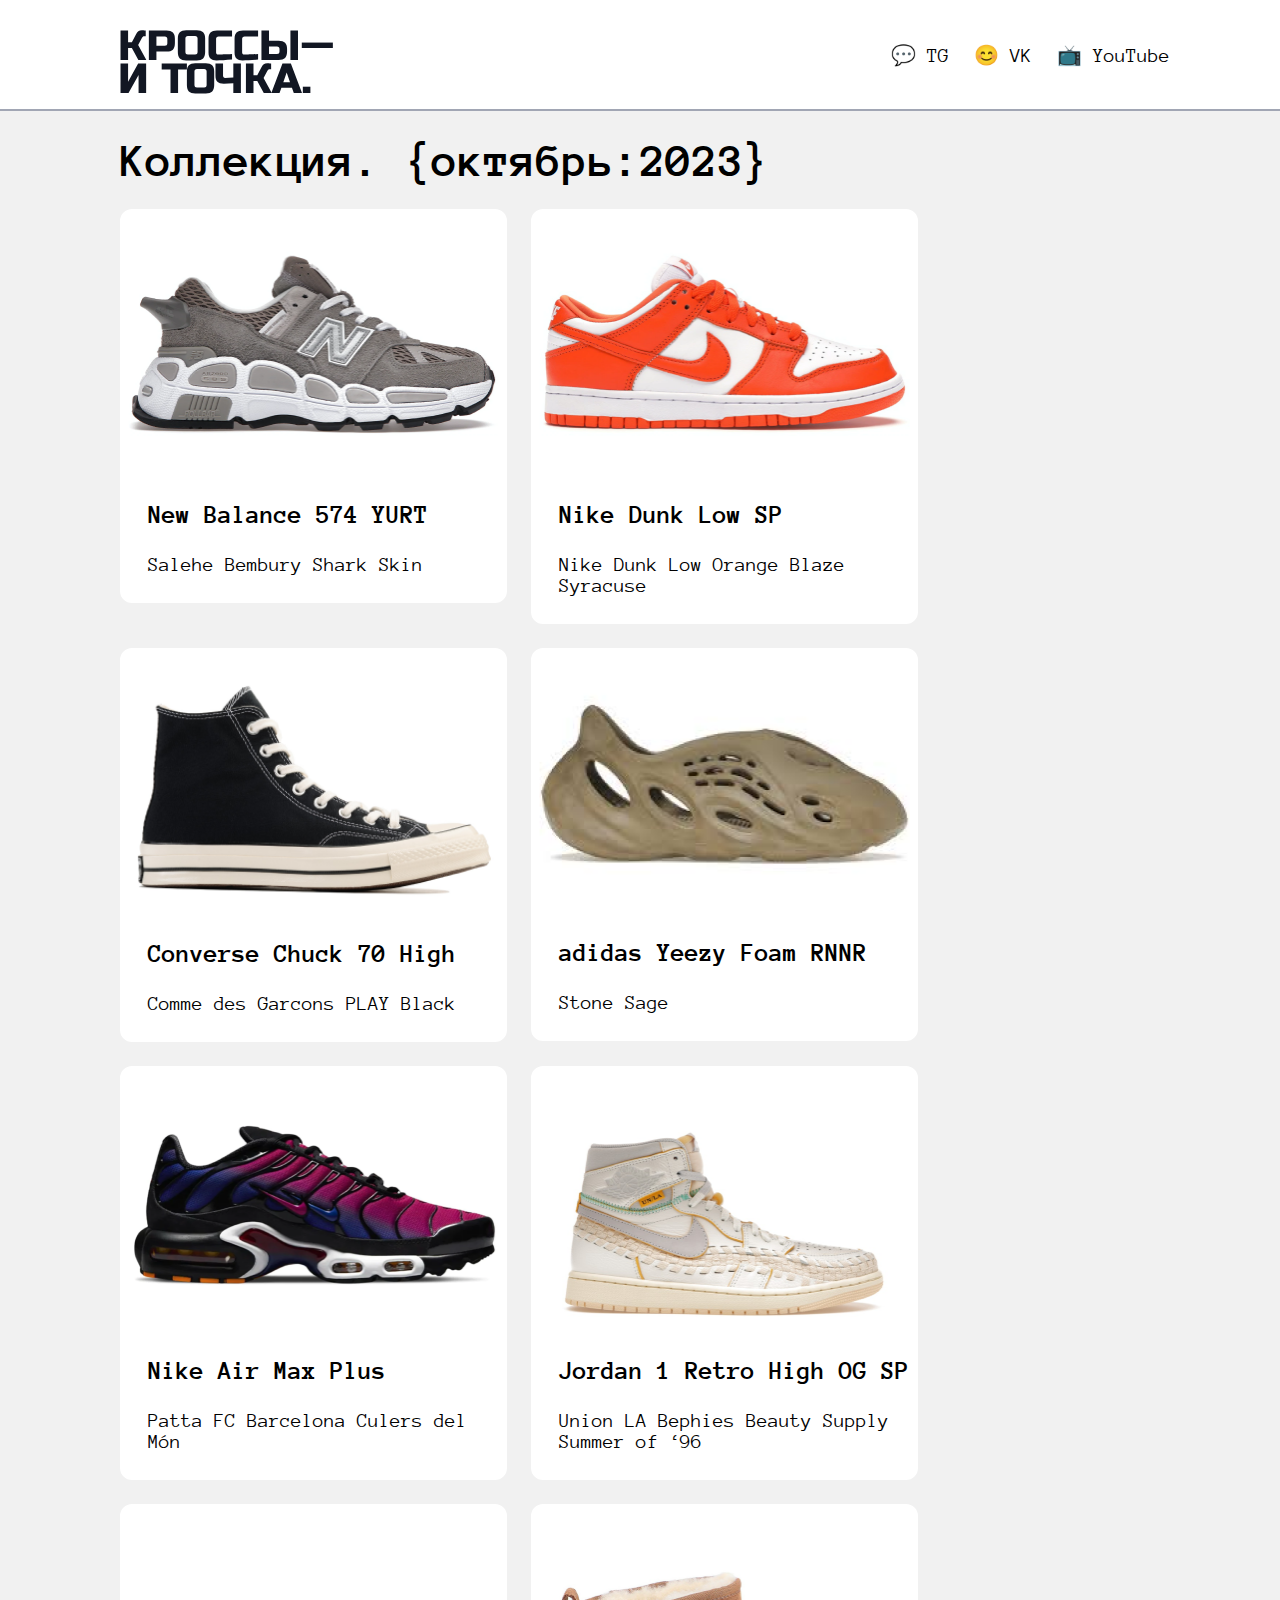
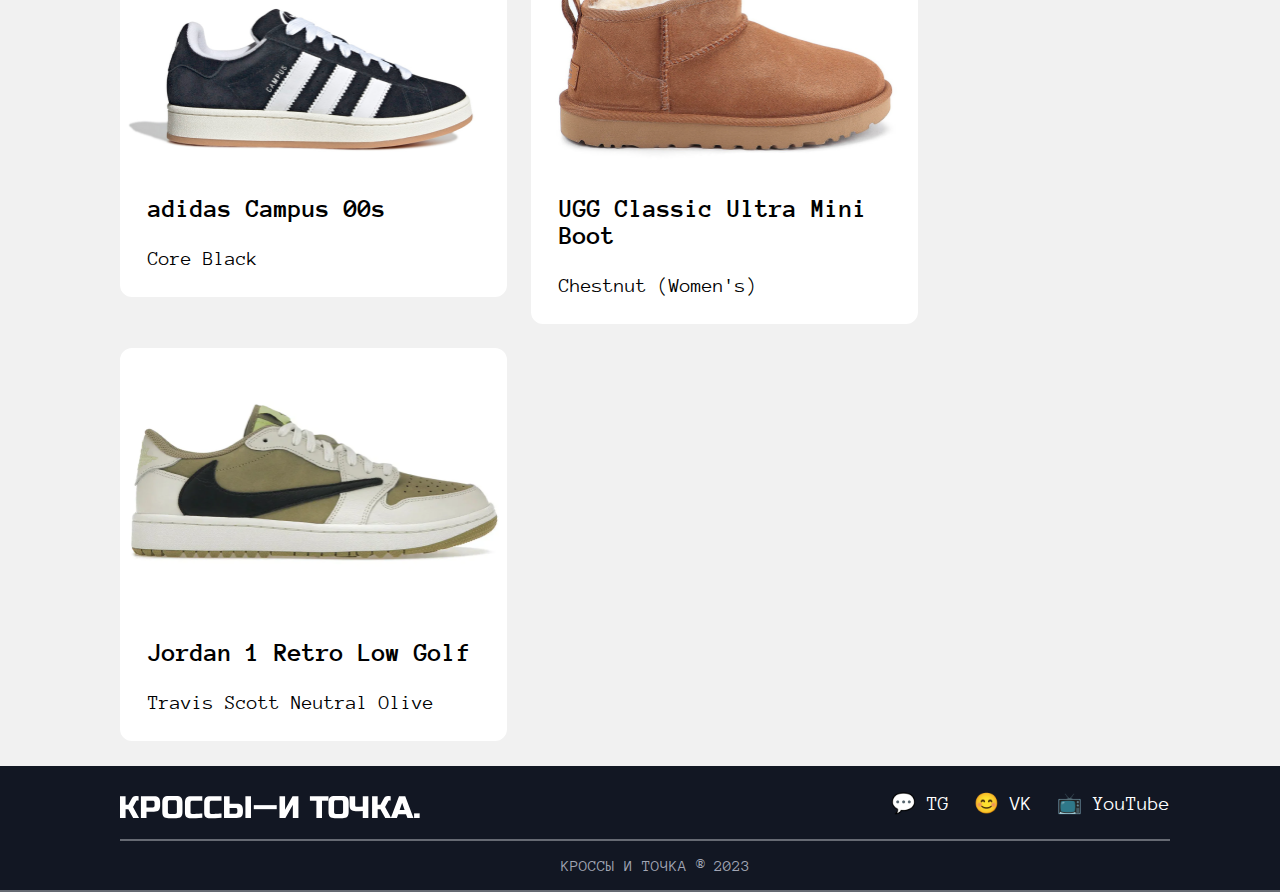
==== index.html @ 79c73df3 "add new balance & converse, add 1024px size" ====
<!DOCTYPE html>
<html lang="ru">

<head>
  <meta charset="UTF-8">
  <meta name="viewport" content="width=device-width, initial-scale=1.0">
  <title>Кроссы — и точка</title>
  <link rel="stylesheet" href="styles.css">
</head>

<body>
  <header class="header">
    <nav class="header__nav">
      <div class="header__logo">
        <a href="#">
          <img src='logo_header.svg'>
        </a>
      </div>
      <div class="header__links">
        <ul>
          <li class="header__links__TG">
            <a href="https://t.me">
              💬 TG
            </a>
          </li>
          <li class="header__links__VK">
            <a href="https://vk.com">
              😊 VK
            </a>
          </li>
          <li>
            <a href="https://YouTube.com">
              📺 YouTube
            </a>
          </li>
        </ul>
      </div>
    </nav>
  </header>

  <main class="main">
    <div class="content">
      <div class="subtitle">
        <h2 class="subtitle__text">Коллекция. {октябрь:2023}</h2>
      </div>

      <div class="cards">

        <div class="card card__6">
          <a href="/Sneakers-pages/New-Balance-574-YURT.html">
            <img alt="New Balance 574 YURT" src="Sneakers.png/Sneaker6.png" class="card__img card__img6" />
            <div class="card__info card__info__6">
              <h3 class="card__title">New Balance 574 YURT</h3>
              <p class="card__text">Salehe Bembury Shark Skin</p>
            </div>
          </a>
        </div>

        <div class="card card__7">
          <a href="./Sneakers-pages/Nike-Dunk-Low-SP.html">
            <img alt="Jordan 1 Retro Low Golf" src="Sneakers.png/Sneaker7.png" class="card__img card__img7" />
            <div class="card__info card__info__7">
              <h3 class="card__title">Nike Dunk Low SP</h3>
              <p class="card__text">Nike Dunk Low Orange Blaze Syracuse</p>
          </a>
        </div>
      </div>

      <div class="card card__4">
        <a href="/Sneakers-pages/Converse Chuck 70 High.html">
          <img alt="Converse Chuck Taylor All Star 70 Hi" src="/Sneakers.png/Converse Chuck 70 High.png"
            class="card__img card__img4" />
          <div class="card__info card__info__4">
            <h3 class="card__title">Converse Chuck 70 High</h3>
            <p class="card__text">Comme des Garcons PLAY Black</p>
          </div>
        </a>
      </div>

      <div class="card card__9">
        <img alt="adidas Yeezy Foam RNR" src="Sneakers.png/Sneaker9(1).png" class="card__img card__img9" />
        <div class="card__info card__info__9">
          <h3 class="card__title">adidas Yeezy Foam RNNR</h3>
          <p class="card__text">Stone Sage</p>
        </div>
      </div>

      <div class="card card__1">
        <img alt="Nike Air Max Plus" src="Sneakers.png/Sneaker1.png" class="card__img card__img1" />
        <div class="card__info card__info__1">
          <h3 class="card__title">Nike Air Max Plus</h3>
          <p class="card__text">Patta FC Barcelona Culers del Món</p>
        </div>
      </div>

      <div class="card card__2">
        <img alt="Jordan 1 Retro High OG SP" src="Sneakers.png/Sneaker2.png" class="card__img card__img2" />
        <div class="card__info card__info__2">
          <h3 class="card__title">Jordan 1 Retro High OG SP</h3>
          <p class="card__text">Union LA Bephies Beauty Supply Summer of ‘96</p>
        </div>
      </div>

      <div class="card card__3">
        <img alt="adidas Campus 00s" src="Sneakers.png/Sneaker3.png" class="card__img card__img3" />
        <div class="card__info card__info__3">
          <h3 class="card__title">adidas Campus 00s</h3>
          <p class="card__text">Core Black</p>
        </div>
      </div>

      <div class="card card__5">
        <img alt="UGG Classic Ultra Mini Boot" src="Sneakers.png/Sneaker5.png" class="card__img card__img5" />
        <div class="card__info card__info__5">
          <h3 class="card__title">UGG Classic Ultra Mini Boot</h3>
          <p class="card__text">Chestnut (Women's)</p>
        </div>
      </div>

      <div class="card card__8">
        <img alt="Nike Dunk Low SP" src="Sneakers.png/Sneaker8.png" class="card__img card__img8" />
        <div class="card__info card__info__8">
          <h3 class="card__title">Jordan 1 Retro Low Golf</h3>
          <p class="card__text">Travis Scott Neutral Olive</p>
        </div>
      </div>

    </div>
    </div>
  </main>

  <footer class="footer">
    <nav class="footer__nav">
      <div class="footer__logo">
        <a href="#">
          <img src='logo_footer.svg'>
        </a>
      </div>
      <div class="footer__links">
        <ul>
          <li class="header__links__TG">
            <a href="https://t.me">
              💬 TG
            </a>
          </li>
          <li class="header__links__VK">
            <a href="https://vk.com">
              😊 VK
            </a>
          </li>
          <li>
            <a href="https://YouTube.com">
              📺 YouTube
            </a>
          </li>
        </ul>
      </div>
    </nav>
    <div class="under__footer">
      <p>
        КРОССЫ И ТОЧКА ® 2023
      </p>
    </div>
  </footer>

</body>

</html>
---- styles.css ----
@font-face {
    font-family: "Anonymous Pro";
    src: url(../fonts/AnonymousPro-Bold.ttf);
    font-weight: 700;
}

@font-face {
    font-family: "Anonymous Pro";
    src: url(../fonts/AnonymousPro-Regular.ttf);
}

.header,
.main,
.footer {
    /* padding: 0px 150px; */
    padding: 0px 110px 0px 120px;
}

header {
    display: flex;
    width: 100%;
    align-items: center;
    box-sizing: border-box;
    border-bottom: 2px solid #A1A6B4;
}

.header__logo {
    width: 213px;
    height: 63px;
    padding: 30px 0px 16px;
}

a {
    color: black;
    font-size: 20px;
    text-decoration: none;
    font-family: "Anonymous Pro", sans-serif;
}

a,
p,
h3,
h2 {
    font-weight: 700px;
}

ul {
    list-style-type: none;
    display: flex;
    width: 100%;
    box-sizing: border-box;
    gap: 25px;
    justify-content: flex-end;

}

.header__nav {
    display: flex;
    width: 100%;
    align-items: center;
    box-sizing: border-box;
}


.header__links {
    box-sizing: border-box;
    font-family: "Anonymous Pro", sans-serif;
    width: 100%;
    justify-content: center;
}

.footer__links {
    box-sizing: border-box;
    font-family: "Anonymous Pro", sans-serif;
    width: 100%;
    display: flex;
    align-items: center;
}

.footer__links a {
    color: white;
}

.footer__logo {
    display: flex;
    width: 100%;
    padding: 30px 0px 16px;
}

footer {
    display: flex;
    flex-direction: column;
    width: 100%;
    box-sizing: border-box;
    border-bottom: 2px solid #E6E8EC66;
}

.footer {
    display: flex;
    background-color: #121723;
}

.footer__nav {
    display: flex;
    border-bottom: 2px solid #E6E8EC66;

}

.under__footer {
    display: flex;
    justify-content: center;
}

body {
    font-family: "Anonymous Pro", sans-serif;
    margin: 0 auto;
}

.main {
    width: 100%;
    padding-bottom: 25px;
    background-color: #F1F1F1;
    display: flex;
    flex-direction: column;
    box-sizing: border-box;

}

h2 {
    font-size: 48px;
    margin: 25px 0px 24px 0px;
}

.cards {
    display: flex;
    box-sizing: border-box;
    flex-wrap: wrap;
    align-items: flex-start;
    gap: 24px;
}


.card img {
    width: 371px;
    height: 254px;
}

.card {
    background-color: white;
    border: 8px solid white;
    border-radius: 12px;
    width: 371px;
    transition: box-shadow ease-in-out 200ms
}

.card h3,
p {
    padding-left: 20px;
}

h3 {
    font-size: 26px;
}

p {
    font-size: 20px;
}

.under__footer p {
    font-size: 16px;
    color: #A1A6B4;
}

.card:hover {
    transform: translateY(-10px);
    box-shadow: 0px 10px 10px 0px rgba(0, 0, 0, 0.25);
}

.card:active {
    box-shadow: 0px 10px 10px 0px rgba(0, 0, 0, 0.1);
}

@media screen and (max-width: 1024px) {

    .header,
    .main,
    .footer {
        padding: 0px 32px;

    }

    .cards {
        align-items: flex-start;
    }

    .card {
        width: 288px;
        border: 0px;
    }

    .card img {
        width: 100%;
        height: auto;
        border-radius: 12px;
    }

}

@media screen and (max-width: 720px) {

    .header__nav {
        flex-direction: column;

    }

    .header__links {
        display: flex;
        width: auto;
    }

    ul {
        padding: 0;
        justify-content: center;
    }

    .main {
        padding: 0px 16px;
        align-items: center;
    }

    .subtitle {
        display: flex;
        justify-content: center;
    }

    h2 {
        width: 70%;
        font-size: 36px;
        margin: 0px 0px 24px 0px;
    }

    .content {
        padding: 32px 0px;
        display: flex;
        flex-direction: column;
        justify-content: center;
        align-items: center;
    }

    .cards {
        justify-content: center;
    }

    .card {
        box-sizing: border-box;
        width: 343px;
    }

    .card img {
        width: 333px;
        height: auto;
    }

    .footer__nav {
        flex-direction: column;
    }

    .footer__logo {
        justify-content: center;
        padding: 30px 0px 0px;
    }
}

@media screen and (max-width: 375px) {

    .header,
    .main,
    .footer {
        padding: 0;
    }

    .header__nav {
        flex-direction: column;
    }

    ul {
        justify-content: flex-start;
    }

    .main {
        padding: 0px 16px;
    }

    h2 {
        font-size: 36px;
        margin: 0px 0px 24px 0px;
    }

    .content {
        padding: 32px 0px;
    }

    .card {
        box-sizing: border-box;
        width: 343px;
    }

    .card img {
        width: 333px;
        height: auto;
    }

    .footer__nav {
        flex-direction: column;
    }

    .footer__logo {
        justify-content: center;
        padding: 30px 0px 0px;
    }
}
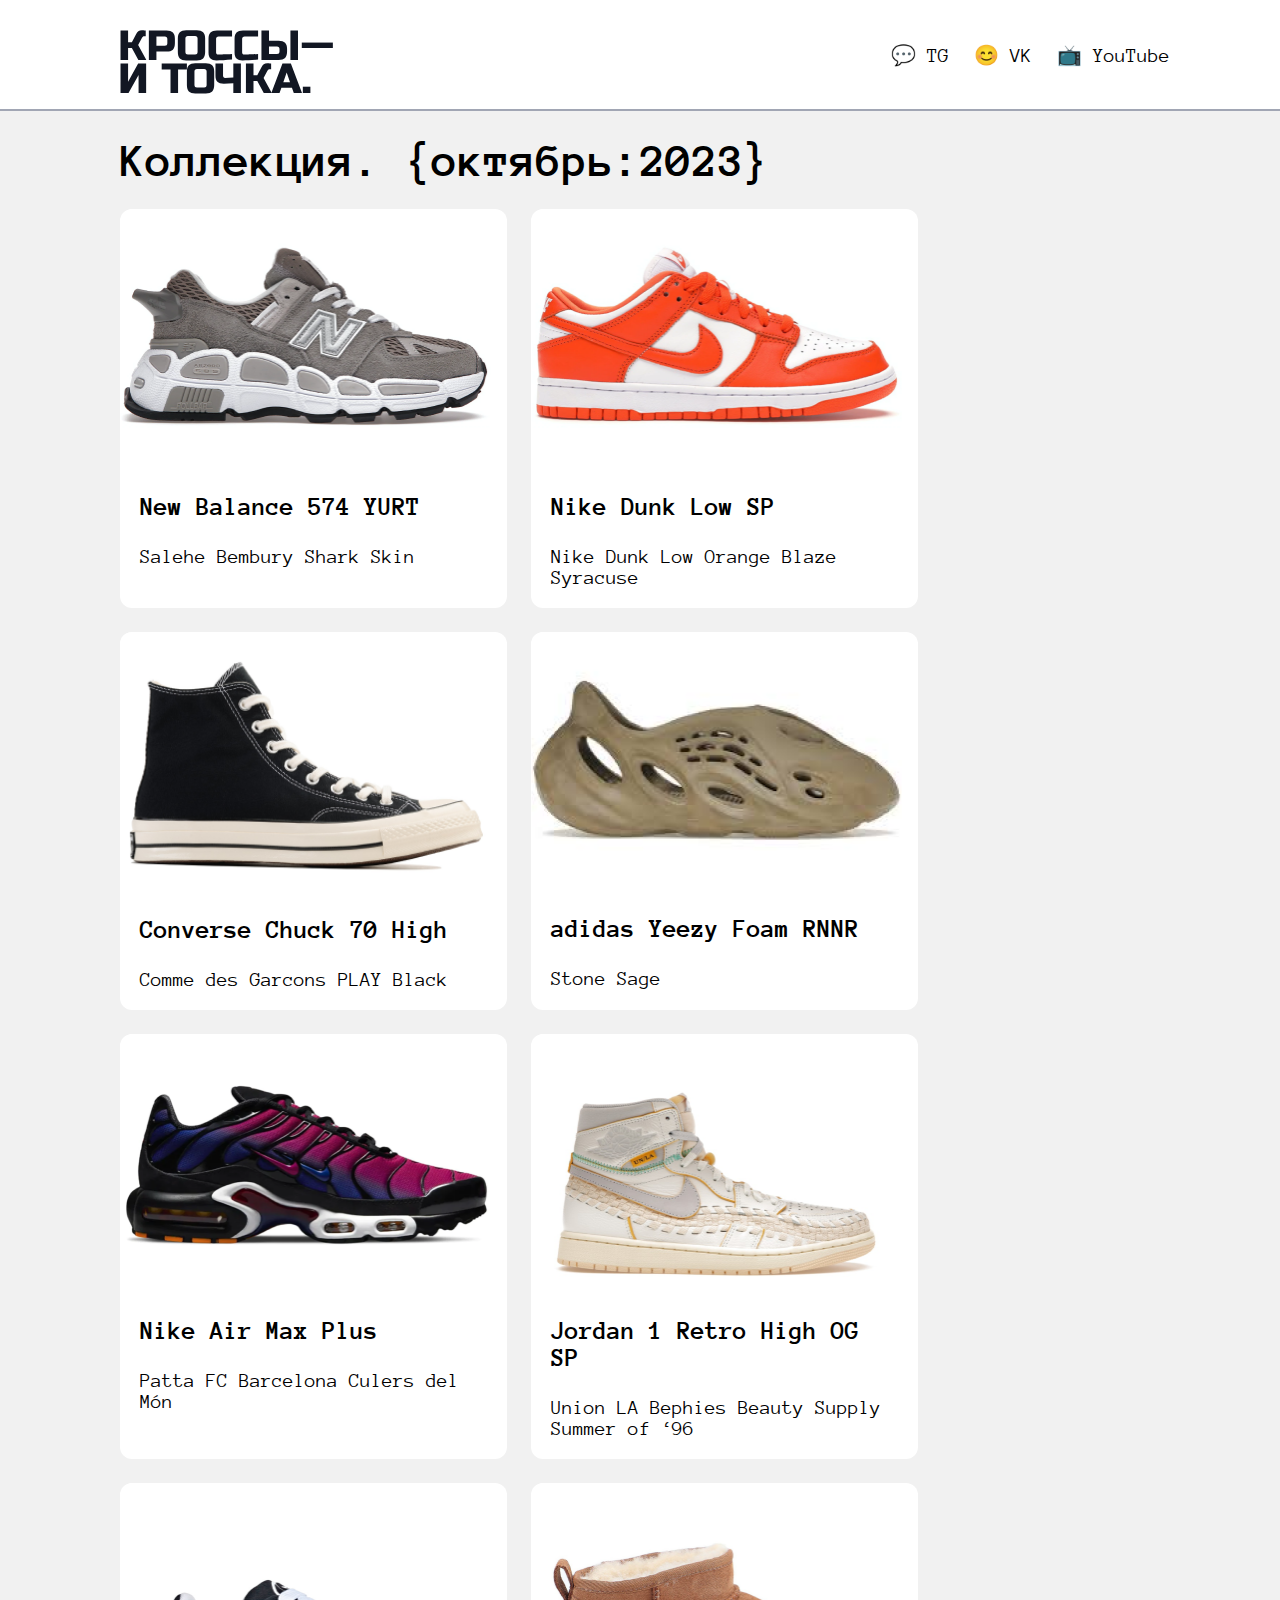
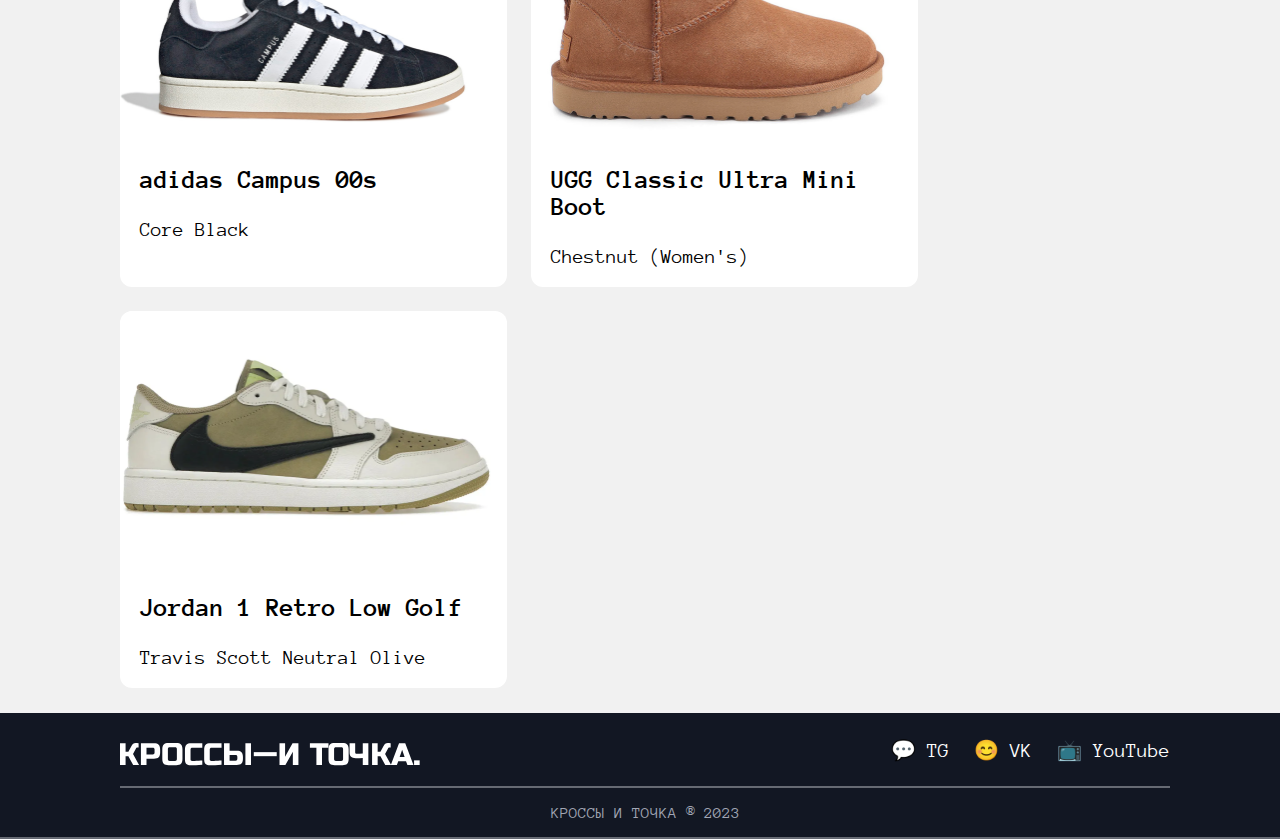
==== commit 3a190f2b: "+span fix 1024 px fix 1440" ====
--- a/index.html
+++ b/index.html
@@ -40,14 +40,14 @@
 
   <main class="main">
     <div class="content">
-      <div class="subtitle">
+      <span class="subtitle">
         <h2 class="subtitle__text">Коллекция. {октябрь:2023}</h2>
-      </div>
+      </span>
 
       <div class="cards">
 
         <div class="card card__6">
-          <a href="/Sneakers-pages/New-Balance-574-YURT.html">
+          <a href="Sneakers-pages/New-Balance-574-YURT.html">
             <img alt="New Balance 574 YURT" src="Sneakers.png/Sneaker6.png" class="card__img card__img6" />
             <div class="card__info card__info__6">
               <h3 class="card__title">New Balance 574 YURT</h3>
@@ -67,8 +67,8 @@
       </div>
 
       <div class="card card__4">
-        <a href="/Sneakers-pages/Converse Chuck 70 High.html">
-          <img alt="Converse Chuck Taylor All Star 70 Hi" src="/Sneakers.png/Converse Chuck 70 High.png"
+        <a href="Sneakers-pages/Converse Chuck 70 High.html">
+          <img alt="Converse Chuck Taylor All Star 70 Hi" src="Sneakers.png/Converse Chuck 70 High.png"
             class="card__img card__img4" />
           <div class="card__info card__info__4">
             <h3 class="card__title">Converse Chuck 70 High</h3>
--- a/styles.css
+++ b/styles.css
@@ -135,7 +135,7 @@
     display: flex;
     box-sizing: border-box;
     flex-wrap: wrap;
-    align-items: flex-start;
+    align-items: stretch;
     gap: 24px;
 }
 
@@ -143,19 +143,18 @@
 .card img {
     width: 371px;
     height: 254px;
+    border-radius: 12px;
 }
 
 .card {
     background-color: white;
-    border: 8px solid white;
     border-radius: 12px;
-    width: 371px;
+    width: 387px;
     transition: box-shadow ease-in-out 200ms
 }
 
-.card h3,
-p {
-    padding-left: 20px;
+.card__info {
+    padding: 0px 20px;
 }
 
 h3 {
@@ -179,6 +178,8 @@
 .card:active {
     box-shadow: 0px 10px 10px 0px rgba(0, 0, 0, 0.1);
 }
+
+/* @media screen and (max-width: 1879px) {} */
 
 @media screen and (max-width: 1024px) {
 
@@ -189,12 +190,17 @@
 
     }
 
+    .main {
+        align-items: center;
+    }
+
     .cards {
         align-items: flex-start;
+        padding-bottom: 32px;
     }
 
     .card {
-        width: 288px;
+        width: 304px;
         border: 0px;
     }
 
@@ -206,11 +212,16 @@
 
 }
 
-@media screen and (max-width: 720px) {
+@media screen and (max-width: 768px) {
+
+    .header,
+    .main,
+    .footer {
+        padding: 0px 24px;
+    }
 
     .header__nav {
-        flex-direction: column;
-
+        justify-content: space-between;
     }
 
     .header__links {
@@ -220,23 +231,20 @@
 
     ul {
         padding: 0;
-        justify-content: center;
     }
 
     .main {
-        padding: 0px 16px;
+        padding: 0px 24px;
         align-items: center;
     }
 
     .subtitle {
         display: flex;
-        justify-content: center;
     }
 
     h2 {
-        width: 70%;
         font-size: 36px;
-        margin: 0px 0px 24px 0px;
+        margin: 0px 0px 32px 0px;
     }
 
     .content {
@@ -244,11 +252,7 @@
         display: flex;
         flex-direction: column;
         justify-content: center;
-        align-items: center;
-    }
-
-    .cards {
-        justify-content: center;
+        align-items: flex-start;
     }
 
     .card {
@@ -262,16 +266,15 @@
     }
 
     .footer__nav {
-        flex-direction: column;
+        justify-content: space-between;
     }
 
     .footer__logo {
-        justify-content: center;
-        padding: 30px 0px 0px;
-    }
-}
-
-@media screen and (max-width: 375px) {
+        padding: 30px 0px;
+    }
+}
+
+@media screen and (max-width:570px) {
 
     .header,
     .main,
@@ -279,12 +282,12 @@
         padding: 0;
     }
 
+    ul {
+        justify-content: center;
+    }
+
     .header__nav {
         flex-direction: column;
-    }
-
-    ul {
-        justify-content: flex-start;
     }
 
     .main {
@@ -298,6 +301,16 @@
 
     .content {
         padding: 32px 0px;
+        align-items: center;
+    }
+
+    .subtitle {
+        width: 65%;
+        justify-content: flex-start;
+    }
+
+    .cards {
+        justify-content: center;
     }
 
     .card {
@@ -318,4 +331,117 @@
         justify-content: center;
         padding: 30px 0px 0px;
     }
+}
+
+@media screen and (max-width:425px) {
+
+    .header,
+    .main,
+    .footer {
+        padding: 0;
+    }
+
+    ul {
+        justify-content: center;
+    }
+
+    .header__nav {
+        flex-direction: column;
+    }
+
+    .main {
+        padding: 0px 16px;
+    }
+
+    h2 {
+        font-size: 36px;
+        margin: 0px 0px 24px 0px;
+    }
+
+    .content {
+        padding: 32px 0px;
+        align-items: center;
+    }
+
+    .subtitle {
+        width: 70%;
+        justify-content: flex-start;
+    }
+
+    .cards {
+        justify-content: center;
+    }
+
+    .card {
+        box-sizing: border-box;
+        width: 343px;
+    }
+
+    .card img {
+        width: 333px;
+        height: auto;
+    }
+
+    .footer__nav {
+        flex-direction: column;
+    }
+
+    .footer__logo {
+        justify-content: center;
+        padding: 30px 0px 0px;
+    }
+}
+
+@media screen and (max-width: 375px) {
+
+    .header,
+    .main,
+    .footer {
+        padding: 0;
+    }
+
+    ul {
+        justify-content: center;
+    }
+
+    .header__nav {
+        flex-direction: column;
+    }
+
+    .main {
+        padding: 0px 16px;
+    }
+
+    .subtitle {
+        justify-content: flex-start;
+    }
+
+    h2 {
+        font-size: 36px;
+        margin: 0px 0px 24px 0px;
+    }
+
+    .content {
+        padding: 32px 0px;
+        align-items: flex-start;
+    }
+
+    .card {
+        box-sizing: border-box;
+        width: 343px;
+    }
+
+    .card img {
+        width: 333px;
+        height: auto;
+    }
+
+    .footer__nav {
+        flex-direction: column;
+    }
+
+    .footer__logo {
+        justify-content: center;
+        padding: 30px 0px 0px;
+    }
 }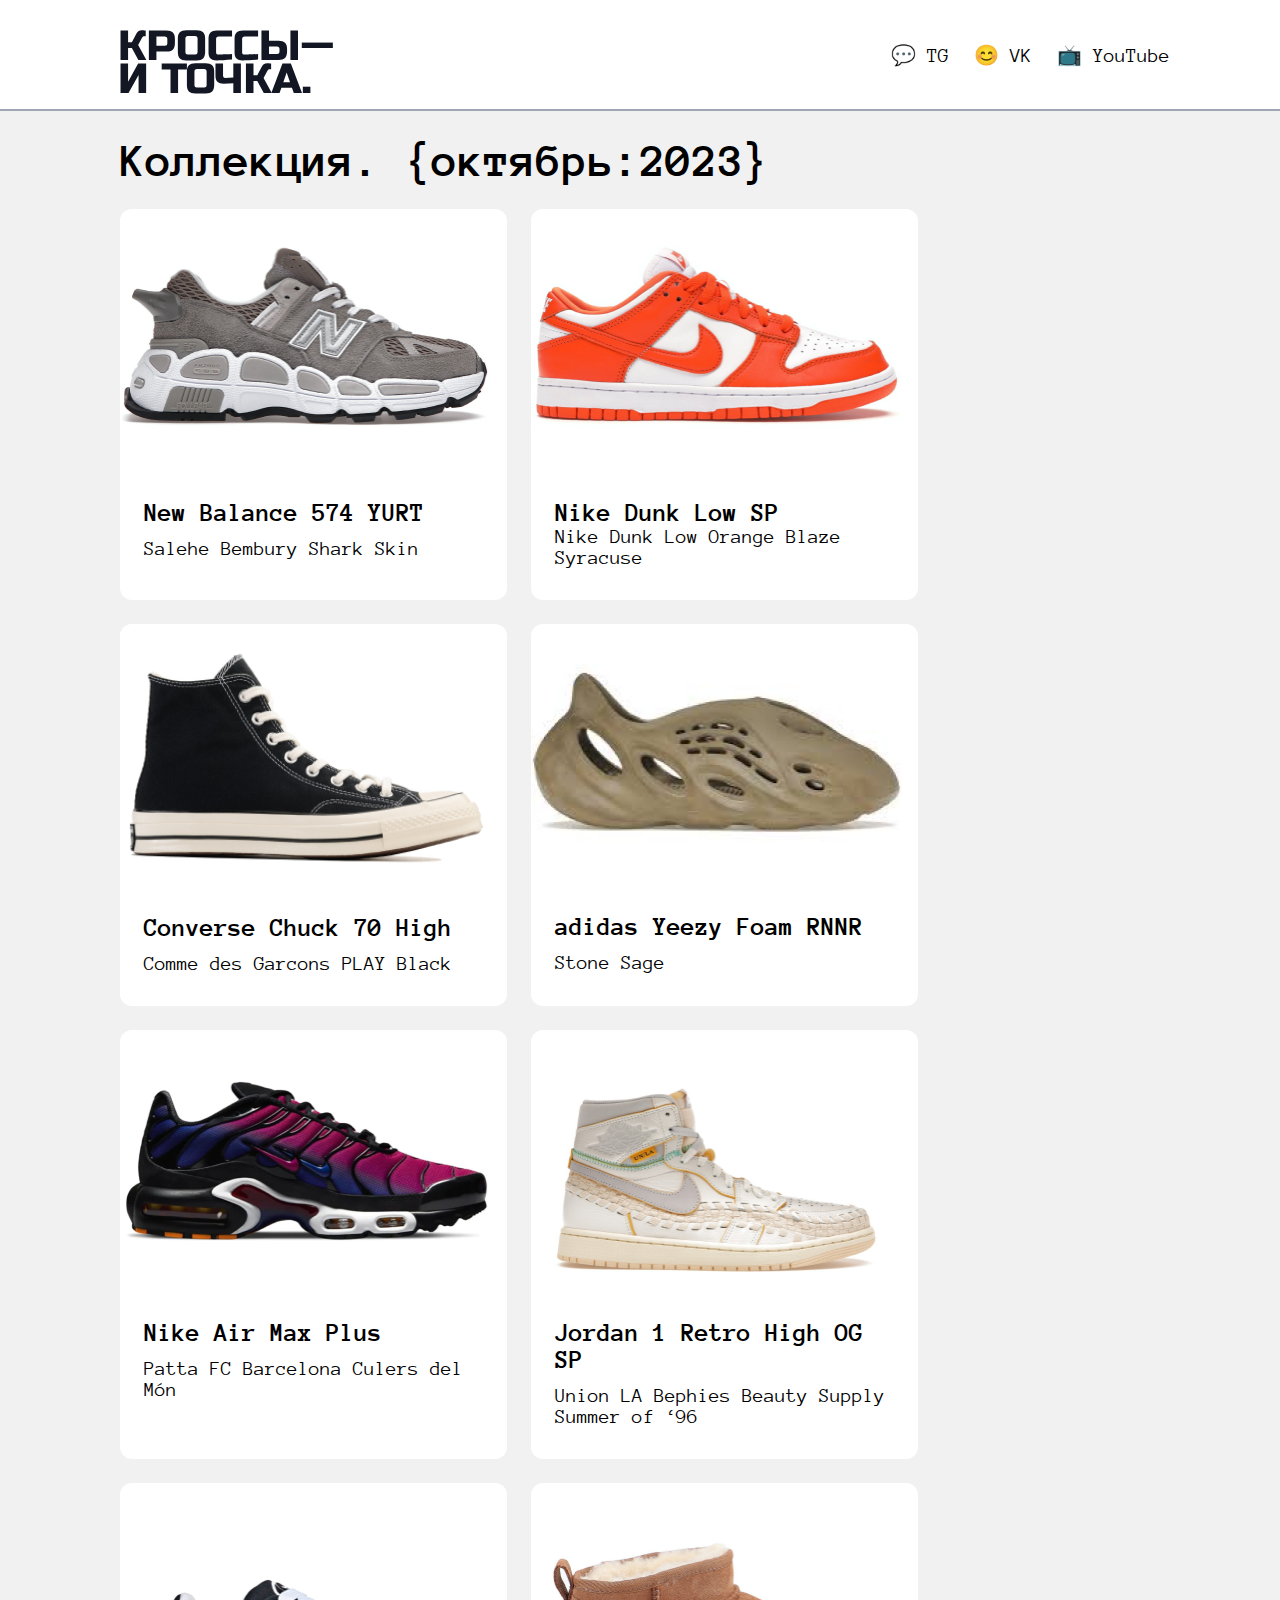
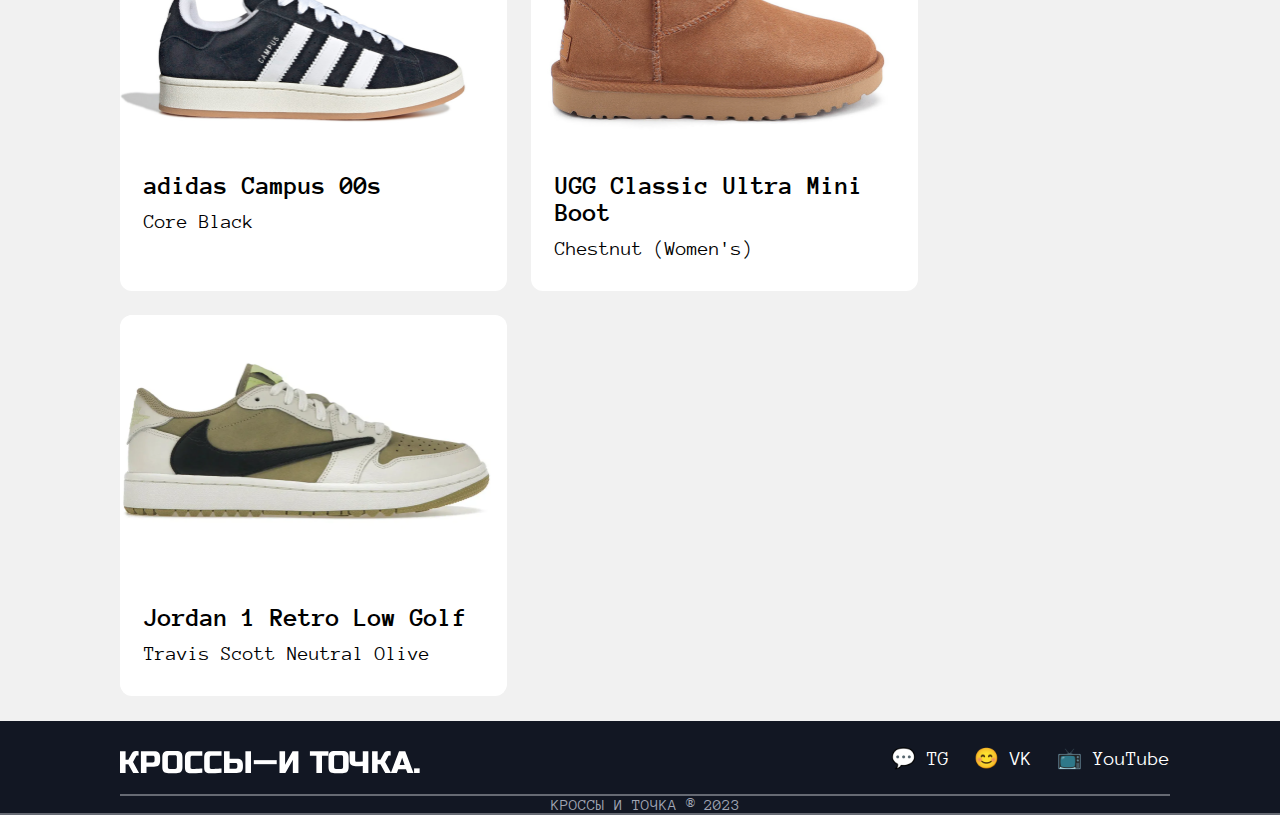
==== commit d43d02ca: "rename png's add .similar fix resolution" ====
--- a/index.html
+++ b/index.html
@@ -48,7 +48,8 @@
 
         <div class="card card__6">
           <a href="Sneakers-pages/New-Balance-574-YURT.html">
-            <img alt="New Balance 574 YURT" src="Sneakers.png/Sneaker6.png" class="card__img card__img6" />
+            <img alt="New Balance 574 YURT" src="./Sneakers.png/New Balance 574 YURT.png"
+              class="card__img card__img6" />
             <div class="card__info card__info__6">
               <h3 class="card__title">New Balance 574 YURT</h3>
               <p class="card__text">Salehe Bembury Shark Skin</p>
@@ -58,7 +59,7 @@
 
         <div class="card card__7">
           <a href="./Sneakers-pages/Nike-Dunk-Low-SP.html">
-            <img alt="Jordan 1 Retro Low Golf" src="Sneakers.png/Sneaker7.png" class="card__img card__img7" />
+            <img alt="Nike Dunk Low SP" src="./Sneakers.png/Nike Dunk Low SP.png" class="card__img card__img7" />
             <div class="card__info card__info__7">
               <h3 class="card__title">Nike Dunk Low SP</h3>
               <p class="card__text">Nike Dunk Low Orange Blaze Syracuse</p>
@@ -78,7 +79,7 @@
       </div>
 
       <div class="card card__9">
-        <img alt="adidas Yeezy Foam RNR" src="Sneakers.png/Sneaker9(1).png" class="card__img card__img9" />
+        <img alt="adidas Yeezy Foam RNR" src="./Sneakers.png/adidas Yeezy Foam RNNR.png" class="card__img card__img9" />
         <div class="card__info card__info__9">
           <h3 class="card__title">adidas Yeezy Foam RNNR</h3>
           <p class="card__text">Stone Sage</p>
@@ -86,7 +87,7 @@
       </div>
 
       <div class="card card__1">
-        <img alt="Nike Air Max Plus" src="Sneakers.png/Sneaker1.png" class="card__img card__img1" />
+        <img alt="Nike Air Max Plus" src="./Sneakers.png/Nike Air Max Plus.png" class="card__img card__img1" />
         <div class="card__info card__info__1">
           <h3 class="card__title">Nike Air Max Plus</h3>
           <p class="card__text">Patta FC Barcelona Culers del Món</p>
@@ -94,7 +95,8 @@
       </div>
 
       <div class="card card__2">
-        <img alt="Jordan 1 Retro High OG SP" src="Sneakers.png/Sneaker2.png" class="card__img card__img2" />
+        <img alt="Jordan 1 Retro High OG SP" src="./Sneakers.png/Jordan 1 Retro High OG SP.png"
+          class="card__img card__img2" />
         <div class="card__info card__info__2">
           <h3 class="card__title">Jordan 1 Retro High OG SP</h3>
           <p class="card__text">Union LA Bephies Beauty Supply Summer of ‘96</p>
@@ -102,7 +104,7 @@
       </div>
 
       <div class="card card__3">
-        <img alt="adidas Campus 00s" src="Sneakers.png/Sneaker3.png" class="card__img card__img3" />
+        <img alt="adidas Campus 00s" src="./Sneakers.png/adidas Campus 00s.png" class="card__img card__img3" />
         <div class="card__info card__info__3">
           <h3 class="card__title">adidas Campus 00s</h3>
           <p class="card__text">Core Black</p>
@@ -110,7 +112,8 @@
       </div>
 
       <div class="card card__5">
-        <img alt="UGG Classic Ultra Mini Boot" src="Sneakers.png/Sneaker5.png" class="card__img card__img5" />
+        <img alt="UGG Classic Ultra Mini Boot" src="./Sneakers.png/UGG Classic Ultra Mini Boot.png"
+          class="card__img card__img5" />
         <div class="card__info card__info__5">
           <h3 class="card__title">UGG Classic Ultra Mini Boot</h3>
           <p class="card__text">Chestnut (Women's)</p>
@@ -118,7 +121,8 @@
       </div>
 
       <div class="card card__8">
-        <img alt="Nike Dunk Low SP" src="Sneakers.png/Sneaker8.png" class="card__img card__img8" />
+        <img alt="Jordan 1 Retro Low Golf" src="./Sneakers.png/Jordan 1 Retro Low Golf.png"
+          class="card__img card__img8" />
         <div class="card__info card__info__8">
           <h3 class="card__title">Jordan 1 Retro Low Golf</h3>
           <p class="card__text">Travis Scott Neutral Olive</p>
--- a/styles.css
+++ b/styles.css
@@ -154,7 +154,18 @@
 }
 
 .card__info {
-    padding: 0px 20px;
+    display: flex;
+    padding: 32px 24px;
+    flex-direction: column;
+    justify-content: center;
+    align-items: flex-start;
+    gap: 12px;
+    align-self: stretch;
+}
+
+h3,
+p {
+    margin: 0;
 }
 
 h3 {
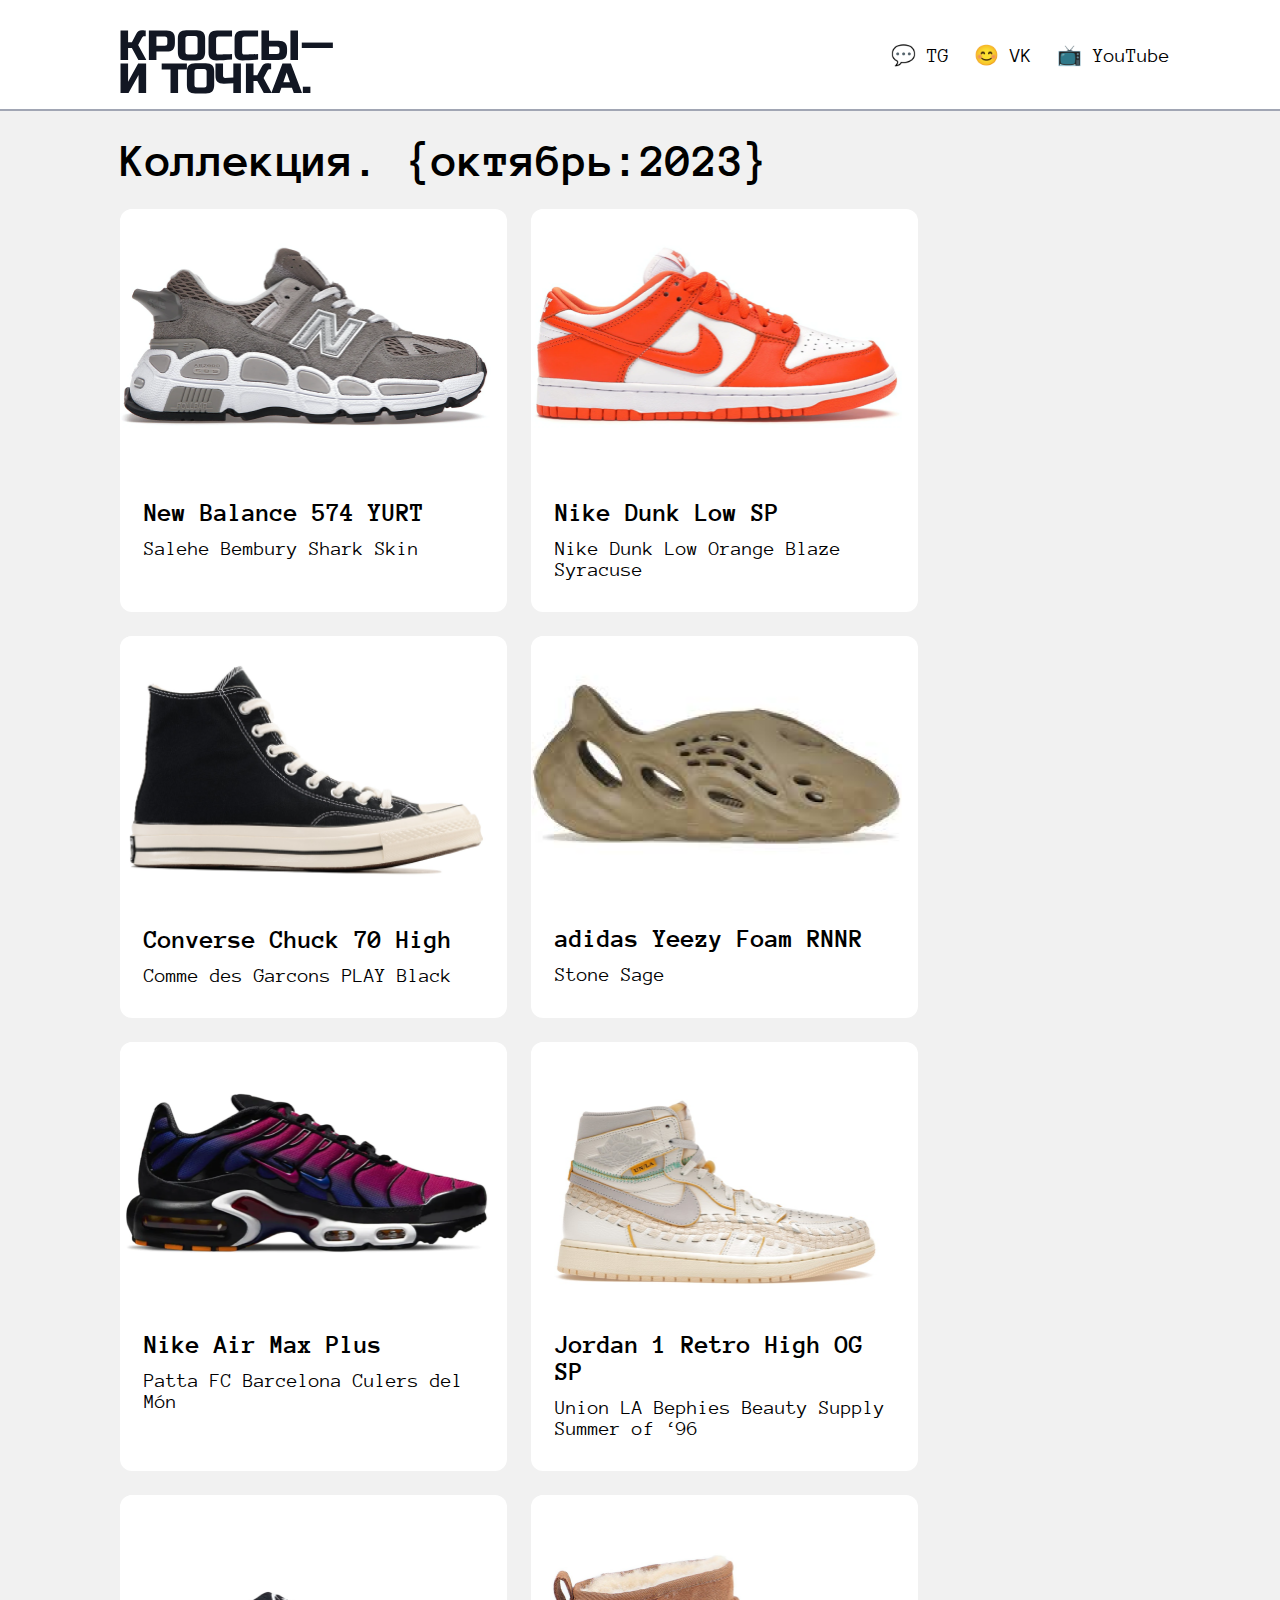
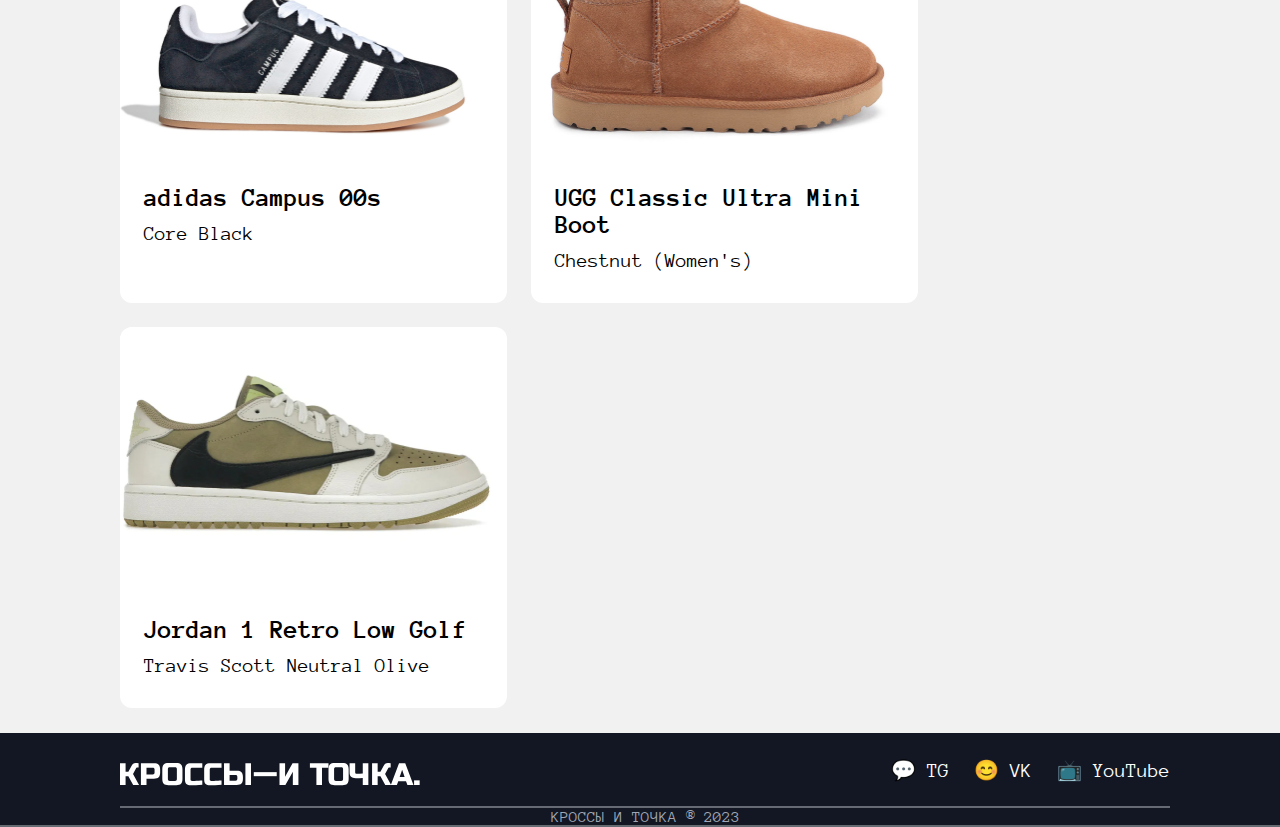
==== commit b77b1a44: "Fix transition dor cards Fix card with Nike Dunk Low SP" ====
--- a/index.html
+++ b/index.html
@@ -58,78 +58,80 @@
         </div>
 
         <div class="card card__7">
-          <a href="./Sneakers-pages/Nike-Dunk-Low-SP.html">
-            <img alt="Nike Dunk Low SP" src="./Sneakers.png/Nike Dunk Low SP.png" class="card__img card__img7" />
+          <a href="Sneakers-pages/Nike-Dunk-Low-SP.html">
+            <img alt="Nike Dunk Low SP" src="Sneakers.png/Nike Dunk Low SP.png" class="card__img card__img7" />
             <div class="card__info card__info__7">
               <h3 class="card__title">Nike Dunk Low SP</h3>
               <p class="card__text">Nike Dunk Low Orange Blaze Syracuse</p>
+            </div>
           </a>
         </div>
+
+
+        <div class="card card__4">
+          <a href="Sneakers-pages/Converse Chuck 70 High.html">
+            <img alt="Converse Chuck Taylor All Star 70 Hi" src="Sneakers.png/Converse Chuck 70 High.png"
+              class="card__img card__img4" />
+            <div class="card__info card__info__4">
+              <h3 class="card__title">Converse Chuck 70 High</h3>
+              <p class="card__text">Comme des Garcons PLAY Black</p>
+            </div>
+          </a>
+        </div>
+
+        <div class="card card__9">
+          <img alt="adidas Yeezy Foam RNR" src="./Sneakers.png/adidas Yeezy Foam RNNR.png"
+            class="card__img card__img9" />
+          <div class="card__info card__info__9">
+            <h3 class="card__title">adidas Yeezy Foam RNNR</h3>
+            <p class="card__text">Stone Sage</p>
+          </div>
+        </div>
+
+        <div class="card card__1">
+          <img alt="Nike Air Max Plus" src="./Sneakers.png/Nike Air Max Plus.png" class="card__img card__img1" />
+          <div class="card__info card__info__1">
+            <h3 class="card__title">Nike Air Max Plus</h3>
+            <p class="card__text">Patta FC Barcelona Culers del Món</p>
+          </div>
+        </div>
+
+        <div class="card card__2">
+          <img alt="Jordan 1 Retro High OG SP" src="./Sneakers.png/Jordan 1 Retro High OG SP.png"
+            class="card__img card__img2" />
+          <div class="card__info card__info__2">
+            <h3 class="card__title">Jordan 1 Retro High OG SP</h3>
+            <p class="card__text">Union LA Bephies Beauty Supply Summer of ‘96</p>
+          </div>
+        </div>
+
+        <div class="card card__3">
+          <img alt="adidas Campus 00s" src="./Sneakers.png/adidas Campus 00s.png" class="card__img card__img3" />
+          <div class="card__info card__info__3">
+            <h3 class="card__title">adidas Campus 00s</h3>
+            <p class="card__text">Core Black</p>
+          </div>
+        </div>
+
+        <div class="card card__5">
+          <img alt="UGG Classic Ultra Mini Boot" src="./Sneakers.png/UGG Classic Ultra Mini Boot.png"
+            class="card__img card__img5" />
+          <div class="card__info card__info__5">
+            <h3 class="card__title">UGG Classic Ultra Mini Boot</h3>
+            <p class="card__text">Chestnut (Women's)</p>
+          </div>
+        </div>
+
+        <div class="card card__8">
+          <img alt="Jordan 1 Retro Low Golf" src="./Sneakers.png/Jordan 1 Retro Low Golf.png"
+            class="card__img card__img8" />
+          <div class="card__info card__info__8">
+            <h3 class="card__title">Jordan 1 Retro Low Golf</h3>
+            <p class="card__text">Travis Scott Neutral Olive</p>
+          </div>
+        </div>
+
       </div>
-
-      <div class="card card__4">
-        <a href="Sneakers-pages/Converse Chuck 70 High.html">
-          <img alt="Converse Chuck Taylor All Star 70 Hi" src="Sneakers.png/Converse Chuck 70 High.png"
-            class="card__img card__img4" />
-          <div class="card__info card__info__4">
-            <h3 class="card__title">Converse Chuck 70 High</h3>
-            <p class="card__text">Comme des Garcons PLAY Black</p>
-          </div>
-        </a>
-      </div>
-
-      <div class="card card__9">
-        <img alt="adidas Yeezy Foam RNR" src="./Sneakers.png/adidas Yeezy Foam RNNR.png" class="card__img card__img9" />
-        <div class="card__info card__info__9">
-          <h3 class="card__title">adidas Yeezy Foam RNNR</h3>
-          <p class="card__text">Stone Sage</p>
-        </div>
-      </div>
-
-      <div class="card card__1">
-        <img alt="Nike Air Max Plus" src="./Sneakers.png/Nike Air Max Plus.png" class="card__img card__img1" />
-        <div class="card__info card__info__1">
-          <h3 class="card__title">Nike Air Max Plus</h3>
-          <p class="card__text">Patta FC Barcelona Culers del Món</p>
-        </div>
-      </div>
-
-      <div class="card card__2">
-        <img alt="Jordan 1 Retro High OG SP" src="./Sneakers.png/Jordan 1 Retro High OG SP.png"
-          class="card__img card__img2" />
-        <div class="card__info card__info__2">
-          <h3 class="card__title">Jordan 1 Retro High OG SP</h3>
-          <p class="card__text">Union LA Bephies Beauty Supply Summer of ‘96</p>
-        </div>
-      </div>
-
-      <div class="card card__3">
-        <img alt="adidas Campus 00s" src="./Sneakers.png/adidas Campus 00s.png" class="card__img card__img3" />
-        <div class="card__info card__info__3">
-          <h3 class="card__title">adidas Campus 00s</h3>
-          <p class="card__text">Core Black</p>
-        </div>
-      </div>
-
-      <div class="card card__5">
-        <img alt="UGG Classic Ultra Mini Boot" src="./Sneakers.png/UGG Classic Ultra Mini Boot.png"
-          class="card__img card__img5" />
-        <div class="card__info card__info__5">
-          <h3 class="card__title">UGG Classic Ultra Mini Boot</h3>
-          <p class="card__text">Chestnut (Women's)</p>
-        </div>
-      </div>
-
-      <div class="card card__8">
-        <img alt="Jordan 1 Retro Low Golf" src="./Sneakers.png/Jordan 1 Retro Low Golf.png"
-          class="card__img card__img8" />
-        <div class="card__info card__info__8">
-          <h3 class="card__title">Jordan 1 Retro Low Golf</h3>
-          <p class="card__text">Travis Scott Neutral Olive</p>
-        </div>
-      </div>
-
-    </div>
     </div>
   </main>
 
--- a/styles.css
+++ b/styles.css
@@ -150,7 +150,7 @@
     background-color: white;
     border-radius: 12px;
     width: 387px;
-    transition: box-shadow ease-in-out 200ms
+    transition: box-shadow ease-in-out 200ms, transform ease-in-out 200ms;
 }
 
 .card__info {
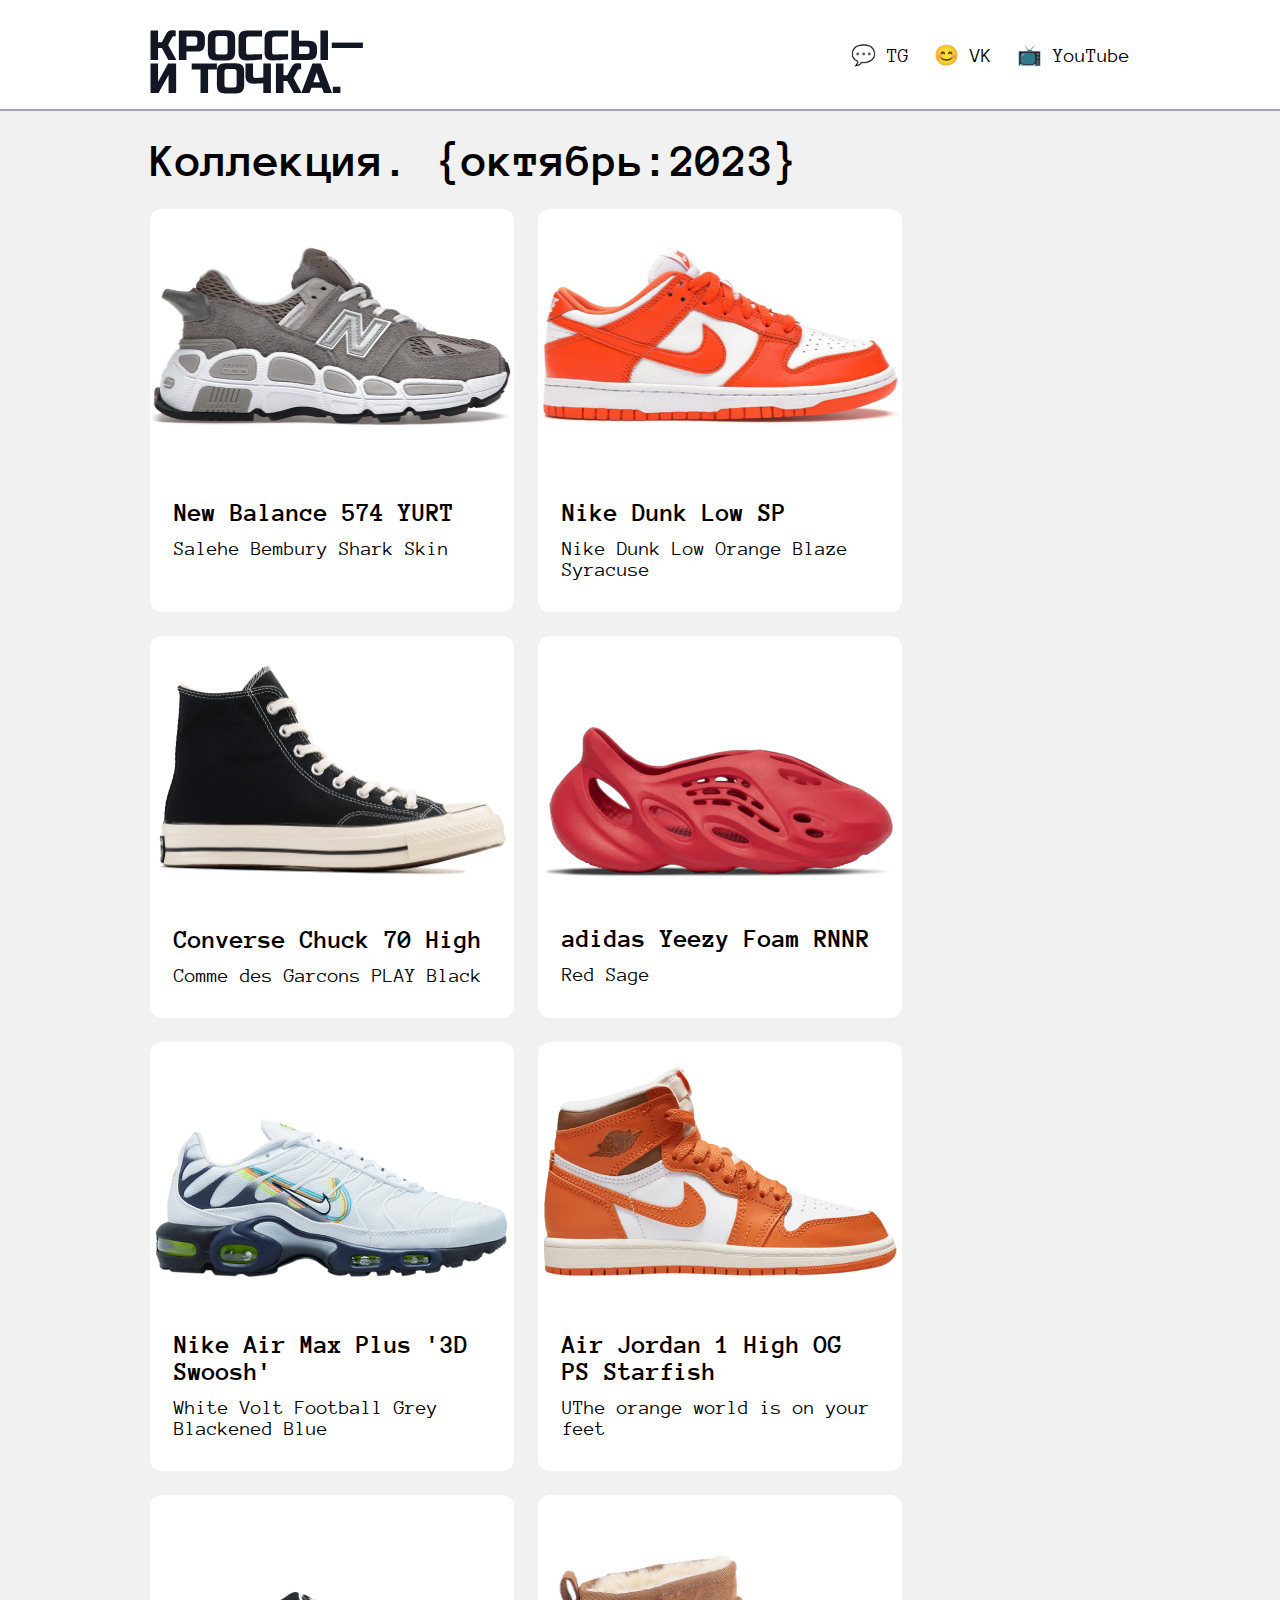
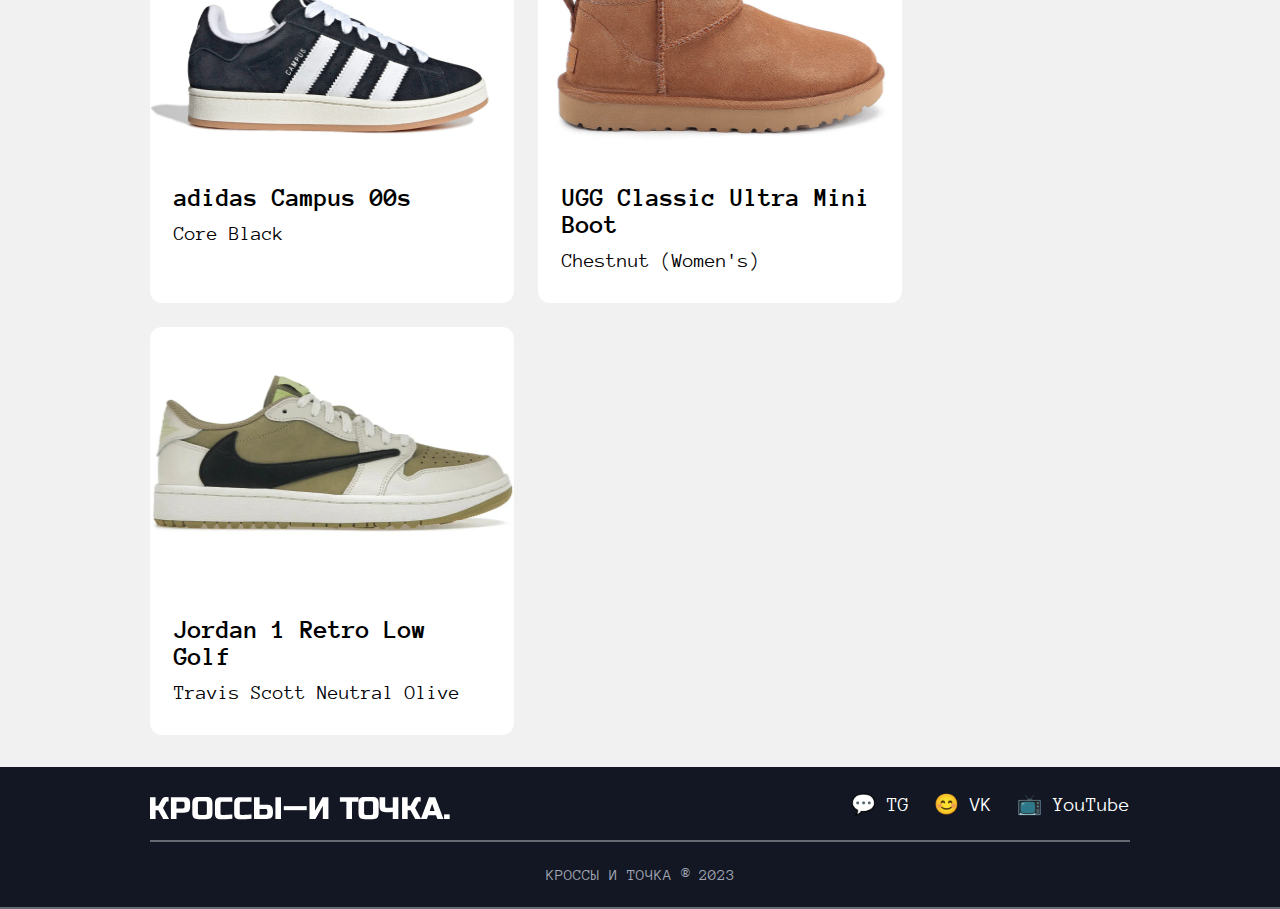
==== commit 4efbe08b: "update sneakers pics" ====
--- a/index.html
+++ b/index.html
@@ -46,21 +46,21 @@
 
       <div class="cards">
 
-        <div class="card card__6">
+        <div class="card card__1">
           <a href="Sneakers-pages/New-Balance-574-YURT.html">
             <img alt="New Balance 574 YURT" src="./Sneakers.png/New Balance 574 YURT.png"
-              class="card__img card__img6" />
-            <div class="card__info card__info__6">
+              class="card__img card__img1" />
+            <div class="card__info card__info__1">
               <h3 class="card__title">New Balance 574 YURT</h3>
               <p class="card__text">Salehe Bembury Shark Skin</p>
             </div>
           </a>
         </div>
 
-        <div class="card card__7">
+        <div class="card card__2">
           <a href="Sneakers-pages/Nike-Dunk-Low-SP.html">
-            <img alt="Nike Dunk Low SP" src="Sneakers.png/Nike Dunk Low SP.png" class="card__img card__img7" />
-            <div class="card__info card__info__7">
+            <img alt="Nike Dunk Low SP" src="Sneakers.png/Nike Dunk Low SP.png" class="card__img card__img2" />
+            <div class="card__info card__info__2">
               <h3 class="card__title">Nike Dunk Low SP</h3>
               <p class="card__text">Nike Dunk Low Orange Blaze Syracuse</p>
             </div>
@@ -68,64 +68,65 @@
         </div>
 
 
-        <div class="card card__4">
+        <div class="card card__3">
           <a href="Sneakers-pages/Converse Chuck 70 High.html">
             <img alt="Converse Chuck Taylor All Star 70 Hi" src="Sneakers.png/Converse Chuck 70 High.png"
-              class="card__img card__img4" />
-            <div class="card__info card__info__4">
+              class="card__img card__img3" />
+            <div class="card__info card__info__3">
               <h3 class="card__title">Converse Chuck 70 High</h3>
               <p class="card__text">Comme des Garcons PLAY Black</p>
             </div>
           </a>
         </div>
 
-        <div class="card card__9">
-          <img alt="adidas Yeezy Foam RNR" src="./Sneakers.png/adidas Yeezy Foam RNNR.png"
-            class="card__img card__img9" />
-          <div class="card__info card__info__9">
+        <div class="card card__4">
+          <img alt="adidas Yeezy Foam RNR" src="./Sneakers.png/adidas Yeezy Foam RNNR (red).png"
+            class="card__img card__img4" />
+          <div class="card__info card__info__4">
             <h3 class="card__title">adidas Yeezy Foam RNNR</h3>
-            <p class="card__text">Stone Sage</p>
+            <p class="card__text">Red Sage</p>
           </div>
         </div>
 
-        <div class="card card__1">
-          <img alt="Nike Air Max Plus" src="./Sneakers.png/Nike Air Max Plus.png" class="card__img card__img1" />
-          <div class="card__info card__info__1">
-            <h3 class="card__title">Nike Air Max Plus</h3>
-            <p class="card__text">Patta FC Barcelona Culers del Món</p>
+        <div class="card card__5">
+          <img alt="Nike Air Max Plus" src="./Sneakers.png/Nike Air Max Plus '3D Swoosh'.png"
+            class="card__img card__img5" />
+          <div class="card__info card__info__5">
+            <h3 class="card__title">Nike Air Max Plus '3D Swoosh'</h3>
+            <p class="card__text">White Volt Football Grey Blackened Blue</p>
           </div>
         </div>
 
-        <div class="card card__2">
-          <img alt="Jordan 1 Retro High OG SP" src="./Sneakers.png/Jordan 1 Retro High OG SP.png"
-            class="card__img card__img2" />
-          <div class="card__info card__info__2">
-            <h3 class="card__title">Jordan 1 Retro High OG SP</h3>
-            <p class="card__text">Union LA Bephies Beauty Supply Summer of ‘96</p>
+        <div class="card card__6">
+          <img alt="Jordan 1 Retro High OG SP" src="./Sneakers.png/Air Jordan 1 High OG PS Starfish.png"
+            class="card__img card__img6" />
+          <div class="card__info card__info__6">
+            <h3 class="card__title">Air Jordan 1 High OG PS Starfish</h3>
+            <p class="card__text">UThe orange world is on your feet</p>
           </div>
         </div>
 
-        <div class="card card__3">
-          <img alt="adidas Campus 00s" src="./Sneakers.png/adidas Campus 00s.png" class="card__img card__img3" />
-          <div class="card__info card__info__3">
+        <div class="card card__7">
+          <img alt="adidas Campus 00s" src="./Sneakers.png/adidas Campus 00s.png" class="card__img card__img7" />
+          <div class="card__info card__info__7">
             <h3 class="card__title">adidas Campus 00s</h3>
             <p class="card__text">Core Black</p>
           </div>
         </div>
 
-        <div class="card card__5">
+        <div class="card card__8">
           <img alt="UGG Classic Ultra Mini Boot" src="./Sneakers.png/UGG Classic Ultra Mini Boot.png"
-            class="card__img card__img5" />
-          <div class="card__info card__info__5">
+            class="card__img card__img8" />
+          <div class="card__info card__info__8">
             <h3 class="card__title">UGG Classic Ultra Mini Boot</h3>
             <p class="card__text">Chestnut (Women's)</p>
           </div>
         </div>
 
-        <div class="card card__8">
+        <div class="card card__9">
           <img alt="Jordan 1 Retro Low Golf" src="./Sneakers.png/Jordan 1 Retro Low Golf.png"
-            class="card__img card__img8" />
-          <div class="card__info card__info__8">
+            class="card__img card__img9" />
+          <div class="card__info card__info__9">
             <h3 class="card__title">Jordan 1 Retro Low Golf</h3>
             <p class="card__text">Travis Scott Neutral Olive</p>
           </div>
--- a/styles.css
+++ b/styles.css
@@ -12,8 +12,8 @@
 .header,
 .main,
 .footer {
-    /* padding: 0px 150px; */
-    padding: 0px 110px 0px 120px;
+    padding: 0px 370px;
+    /* padding: 0px 110px 0px 120px; */
 }
 
 header {
@@ -45,6 +45,7 @@
 }
 
 ul {
+    padding: 0;
     list-style-type: none;
     display: flex;
     width: 100%;
@@ -118,7 +119,7 @@
 
 .main {
     width: 100%;
-    padding-bottom: 25px;
+    padding-bottom: 32px;
     background-color: #F1F1F1;
     display: flex;
     flex-direction: column;
@@ -149,7 +150,7 @@
 .card {
     background-color: white;
     border-radius: 12px;
-    width: 387px;
+    width: 371px;
     transition: box-shadow ease-in-out 200ms, transform ease-in-out 200ms;
 }
 
@@ -181,6 +182,10 @@
     color: #A1A6B4;
 }
 
+.under__footer {
+    padding: 24px;
+}
+
 .card:hover {
     transform: translateY(-10px);
     box-shadow: 0px 10px 10px 0px rgba(0, 0, 0, 0.25);
@@ -190,9 +195,43 @@
     box-shadow: 0px 10px 10px 0px rgba(0, 0, 0, 0.1);
 }
 
-/* @media screen and (max-width: 1879px) {} */
-
-@media screen and (max-width: 1024px) {
+@media screen and (max-width:1879px) {
+
+    .header,
+    .main,
+    .footer {
+        padding: 0px 351px
+            /* padding: 0px 110px 0px 120px; */
+    }
+
+    .main {
+        padding-bottom: 32px;
+    }
+}
+
+@media screen and (max-width: 1440px) {
+
+    .header,
+    .main,
+    .footer {
+        padding: 0px 150px;
+        /* padding: 0px 110px 0px 120px; */
+    }
+
+    .main {
+        padding-bottom: 32px;
+    }
+
+    .card {
+        width: 364px;
+    }
+
+    .card img {
+        width: 364px;
+    }
+}
+
+@media screen and (max-width: 1024px) and (min-width:769px) {
 
     .header,
     .main,
@@ -223,7 +262,7 @@
 
 }
 
-@media screen and (max-width: 768px) {
+@media screen and (max-width: 768px) and (min-width:571px) {
 
     .header,
     .main,
@@ -285,7 +324,7 @@
     }
 }
 
-@media screen and (max-width:570px) {
+@media screen and (max-width:570px) and (min-width:426px) {
 
     .header,
     .main,
@@ -361,7 +400,75 @@
     }
 
     .main {
+        align-items: center;
         padding: 0px 16px;
+    }
+
+    h2 {
+        width: 343px;
+        font-size: 36px;
+        margin: 0px 0px 24px 0px;
+    }
+
+    .content {
+        padding: 32px 0px;
+    }
+
+    .subtitle {
+        width: 70%;
+        justify-content: flex-start;
+    }
+
+    /* .cards {
+        justify-content: center;
+    } */
+
+    .cards {
+        width: 343px;
+    }
+
+    .card {
+        box-sizing: border-box;
+        width: 343px;
+    }
+
+    .card img {
+        width: 333px;
+        height: auto;
+    }
+
+    .footer__nav {
+        flex-direction: column;
+    }
+
+    .footer__logo {
+        justify-content: center;
+        padding: 30px 0px 0px;
+    }
+}
+
+@media screen and (max-width: 375px) {
+
+    .header,
+    .main,
+    .footer {
+        padding: 0px 16px;
+    }
+
+    ul {
+        justify-content: center;
+    }
+
+    .header__nav {
+        flex-direction: column;
+    }
+
+    .main {
+        padding: 0px 16px;
+    }
+
+    .subtitle {
+        justify-content: flex-start;
     }
 
     h2 {
@@ -371,16 +478,7 @@
 
     .content {
         padding: 32px 0px;
-        align-items: center;
-    }
-
-    .subtitle {
-        width: 70%;
-        justify-content: flex-start;
-    }
-
-    .cards {
-        justify-content: center;
+        align-items: flex-start;
     }
 
     .card {
@@ -401,58 +499,4 @@
         justify-content: center;
         padding: 30px 0px 0px;
     }
-}
-
-@media screen and (max-width: 375px) {
-
-    .header,
-    .main,
-    .footer {
-        padding: 0;
-    }
-
-    ul {
-        justify-content: center;
-    }
-
-    .header__nav {
-        flex-direction: column;
-    }
-
-    .main {
-        padding: 0px 16px;
-    }
-
-    .subtitle {
-        justify-content: flex-start;
-    }
-
-    h2 {
-        font-size: 36px;
-        margin: 0px 0px 24px 0px;
-    }
-
-    .content {
-        padding: 32px 0px;
-        align-items: flex-start;
-    }
-
-    .card {
-        box-sizing: border-box;
-        width: 343px;
-    }
-
-    .card img {
-        width: 333px;
-        height: auto;
-    }
-
-    .footer__nav {
-        flex-direction: column;
-    }
-
-    .footer__logo {
-        justify-content: center;
-        padding: 30px 0px 0px;
-    }
 }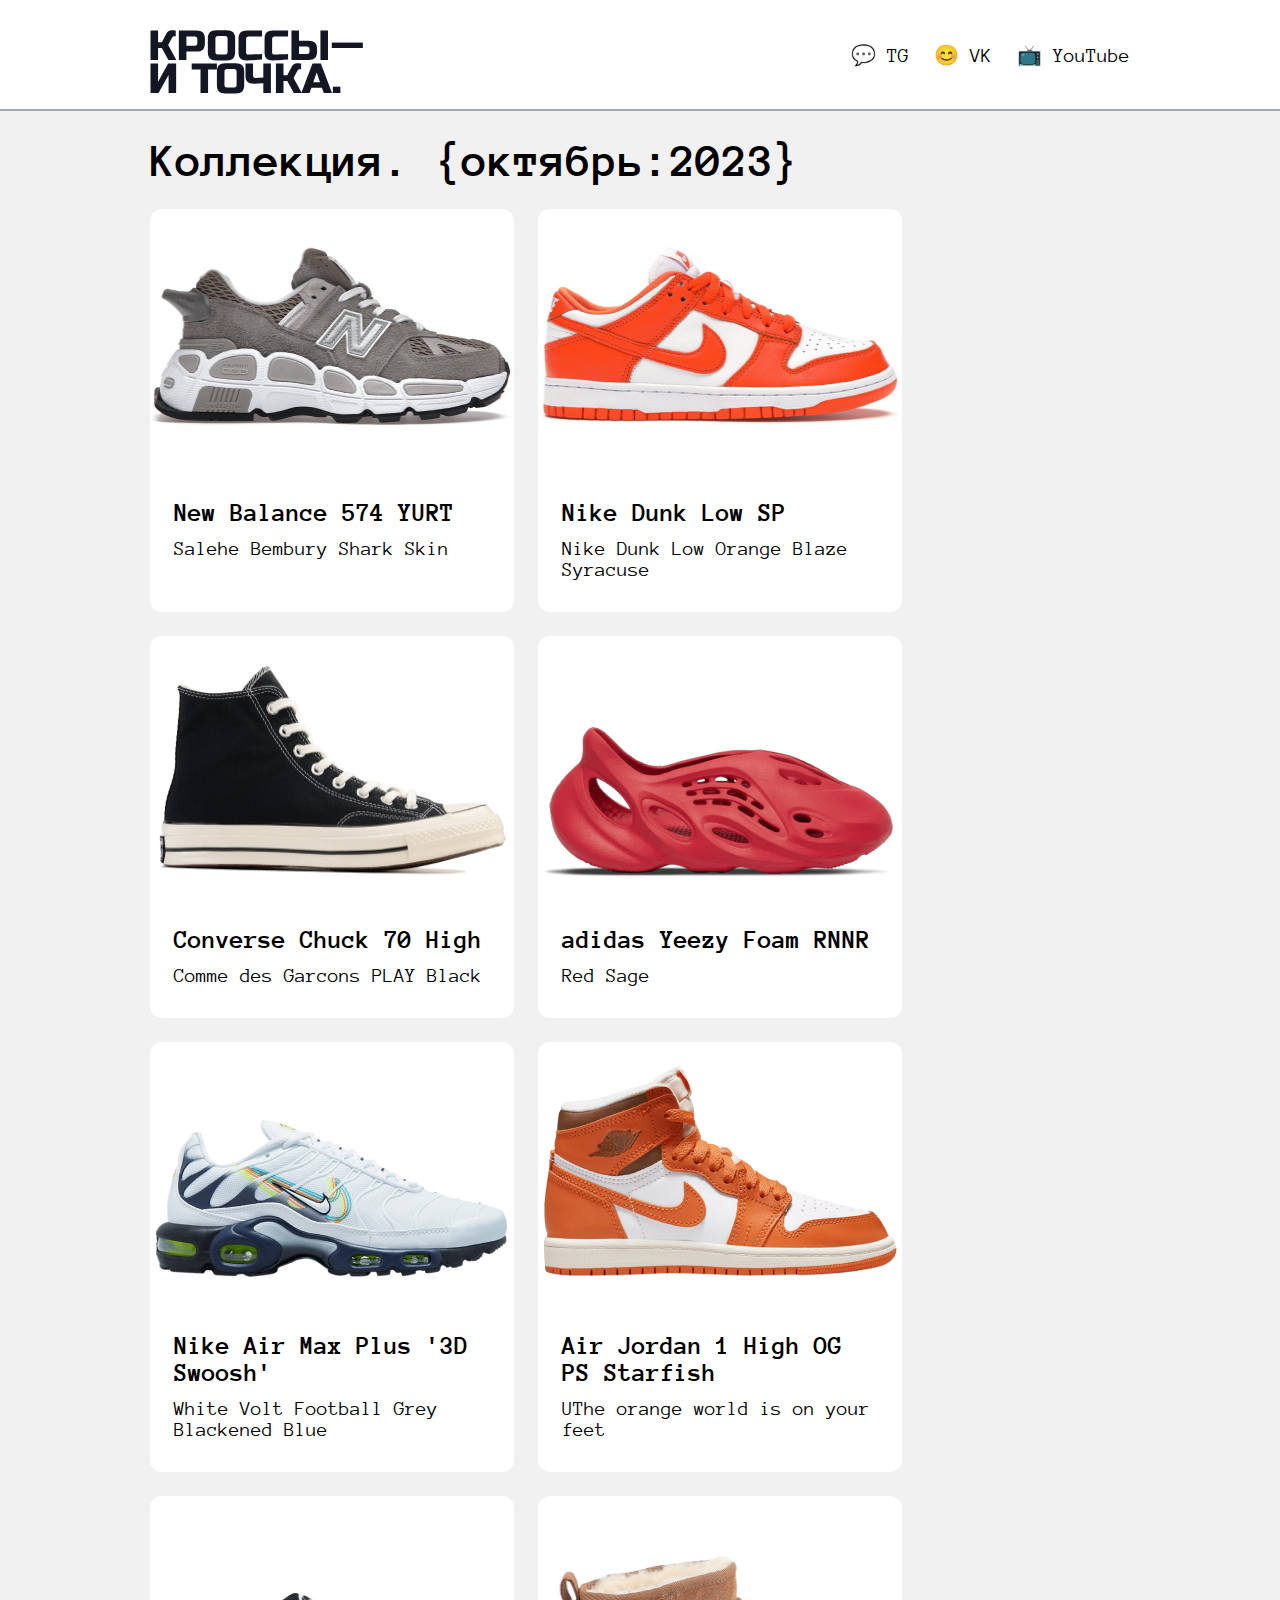
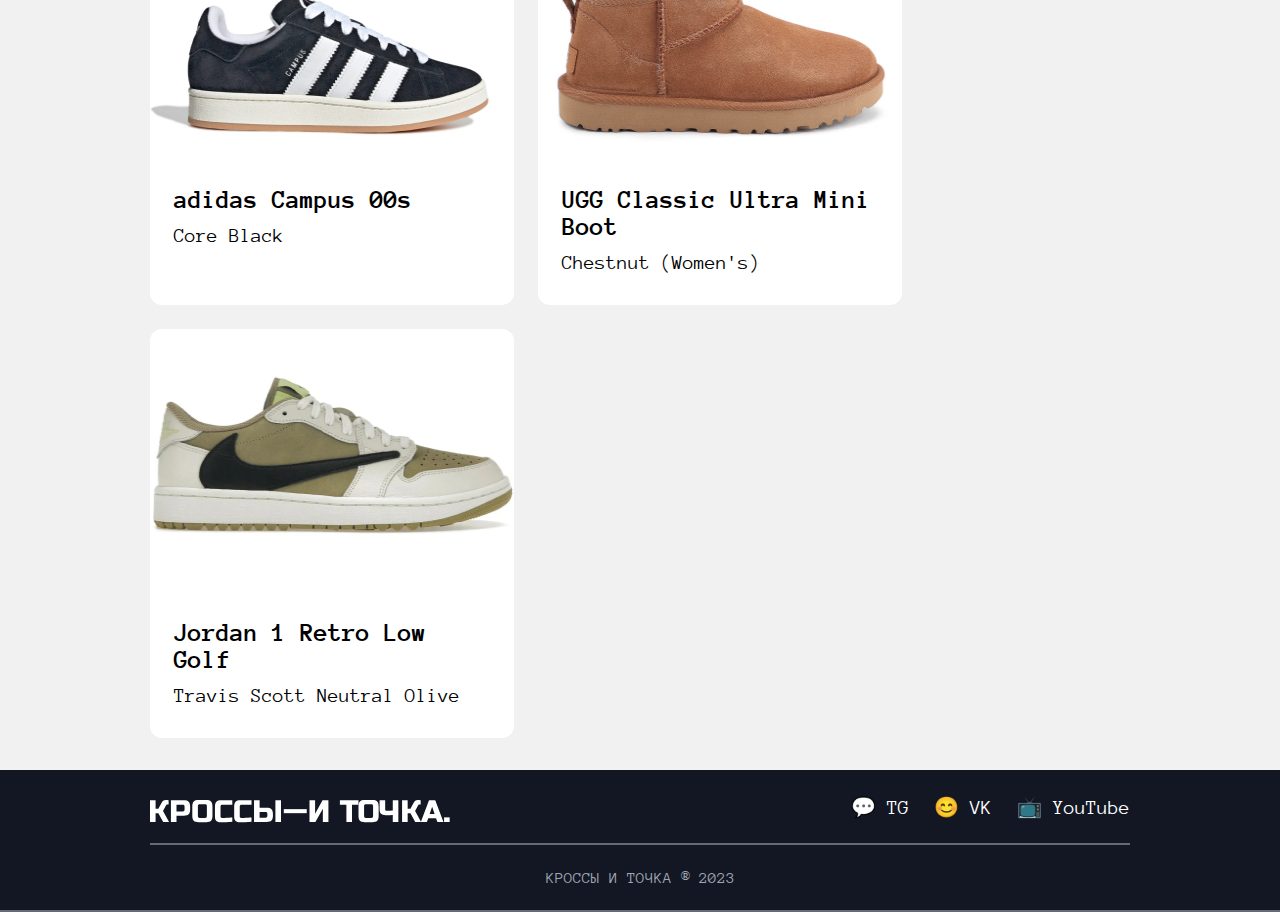
==== commit 21cec86b: "Add 6 Sneaker cards" ====
--- a/index.html
+++ b/index.html
@@ -80,56 +80,69 @@
         </div>
 
         <div class="card card__4">
-          <img alt="adidas Yeezy Foam RNR" src="./Sneakers.png/adidas Yeezy Foam RNNR (red).png"
-            class="card__img card__img4" />
-          <div class="card__info card__info__4">
-            <h3 class="card__title">adidas Yeezy Foam RNNR</h3>
-            <p class="card__text">Red Sage</p>
-          </div>
+          <a href="Sneakers-pages/adidas Yeezy Foam RNNR.html">
+            <img alt="adidas Yeezy Foam RNR" src="./Sneakers.png/adidas Yeezy Foam RNNR (red).png"
+              class="card__img card__img4" />
+            <div class="card__info card__info__4">
+              <h3 class="card__title">adidas Yeezy Foam RNNR</h3>
+              <p class="card__text">Red Sage</p>
+            </div>
+          </a>
         </div>
 
         <div class="card card__5">
-          <img alt="Nike Air Max Plus" src="./Sneakers.png/Nike Air Max Plus '3D Swoosh'.png"
-            class="card__img card__img5" />
-          <div class="card__info card__info__5">
-            <h3 class="card__title">Nike Air Max Plus '3D Swoosh'</h3>
-            <p class="card__text">White Volt Football Grey Blackened Blue</p>
-          </div>
+          <a href="Sneakers-pages/Nike Air Max Plus '3D Swoosh'.html">
+            <img alt="Nike Air Max Plus" src="./Sneakers.png/Nike Air Max Plus '3D Swoosh'.png"
+              class="card__img card__img5" />
+            <div class="card__info card__info__5">
+              <h3 class="card__title">Nike Air Max Plus '3D Swoosh'</h3>
+              <p class="card__text">White Volt Football Grey Blackened Blue</p>
+            </div>
+          </a>
         </div>
 
         <div class="card card__6">
-          <img alt="Jordan 1 Retro High OG SP" src="./Sneakers.png/Air Jordan 1 High OG PS Starfish.png"
-            class="card__img card__img6" />
-          <div class="card__info card__info__6">
-            <h3 class="card__title">Air Jordan 1 High OG PS Starfish</h3>
-            <p class="card__text">UThe orange world is on your feet</p>
-          </div>
+          <a href="./Sneakers-pages/Air Jordan 1 High OG PS Starfish.html">
+            <img alt="Jordan 1 Retro High OG SP" src="./Sneakers.png/Air Jordan 1 High OG PS Starfish.png"
+              class="card__img card__img6" />
+            <div class="card__info card__info__6">
+              <h3 class="card__title">Air Jordan 1 High OG PS Starfish</h3>
+              <p class="card__text">UThe orange world is on your feet</p>
+            </div>
+          </a>
         </div>
 
         <div class="card card__7">
-          <img alt="adidas Campus 00s" src="./Sneakers.png/adidas Campus 00s.png" class="card__img card__img7" />
-          <div class="card__info card__info__7">
-            <h3 class="card__title">adidas Campus 00s</h3>
-            <p class="card__text">Core Black</p>
-          </div>
+          <a href="./Sneakers-pages/Adidas Campus 00s.html">
+            <img alt="adidas Campus 00s" src="./Sneakers.png/adidas Campus 00s.png" class="card__img card__img7" />
+            <div class="card__info card__info__7">
+              <h3 class="card__title">adidas Campus 00s</h3>
+              <p class="card__text">Core Black</p>
+            </div>
+          </a>
         </div>
 
+
         <div class="card card__8">
-          <img alt="UGG Classic Ultra Mini Boot" src="./Sneakers.png/UGG Classic Ultra Mini Boot.png"
-            class="card__img card__img8" />
-          <div class="card__info card__info__8">
-            <h3 class="card__title">UGG Classic Ultra Mini Boot</h3>
-            <p class="card__text">Chestnut (Women's)</p>
-          </div>
+          <a href="./Sneakers-pages/UGG Classic Ultra Mini Boot.html">
+            <img alt="UGG Classic Ultra Mini Boot" src="./Sneakers.png/UGG Classic Ultra Mini Boot.png"
+              class="card__img card__img8" />
+            <div class="card__info card__info__8">
+              <h3 class="card__title">UGG Classic Ultra Mini Boot</h3>
+              <p class="card__text">Chestnut (Women's)</p>
+            </div>
+          </a>
         </div>
 
         <div class="card card__9">
-          <img alt="Jordan 1 Retro Low Golf" src="./Sneakers.png/Jordan 1 Retro Low Golf.png"
-            class="card__img card__img9" />
-          <div class="card__info card__info__9">
-            <h3 class="card__title">Jordan 1 Retro Low Golf</h3>
-            <p class="card__text">Travis Scott Neutral Olive</p>
-          </div>
+          <a href="/Sneakers-pages/Jordan 1 Retro Low Golf.html">
+            <img alt="Jordan 1 Retro Low Golf" src="./Sneakers.png/Jordan 1 Retro Low Golf.png"
+              class="card__img card__img9" />
+            <div class="card__info card__info__9">
+              <h3 class="card__title">Jordan 1 Retro Low Golf</h3>
+              <p class="card__text">Travis Scott Neutral Olive</p>
+            </div>
+          </a>
         </div>
 
       </div>
